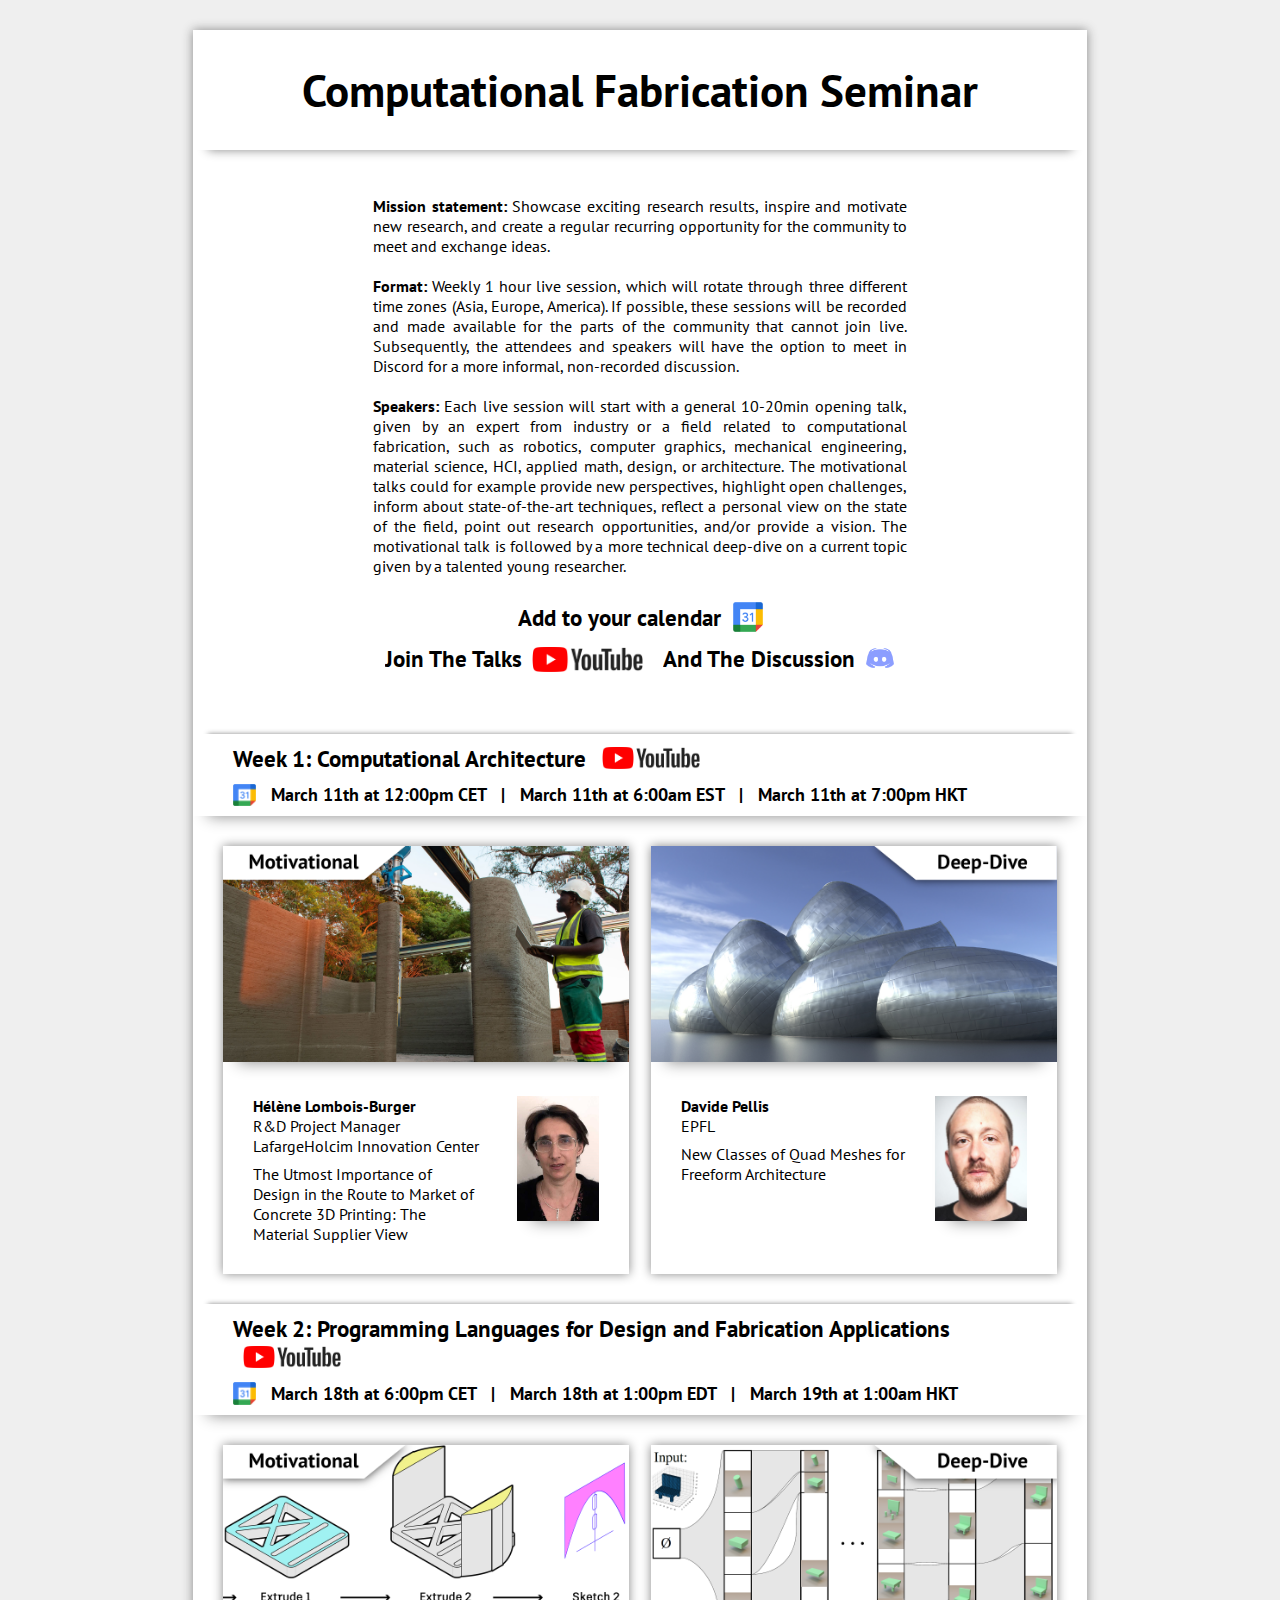
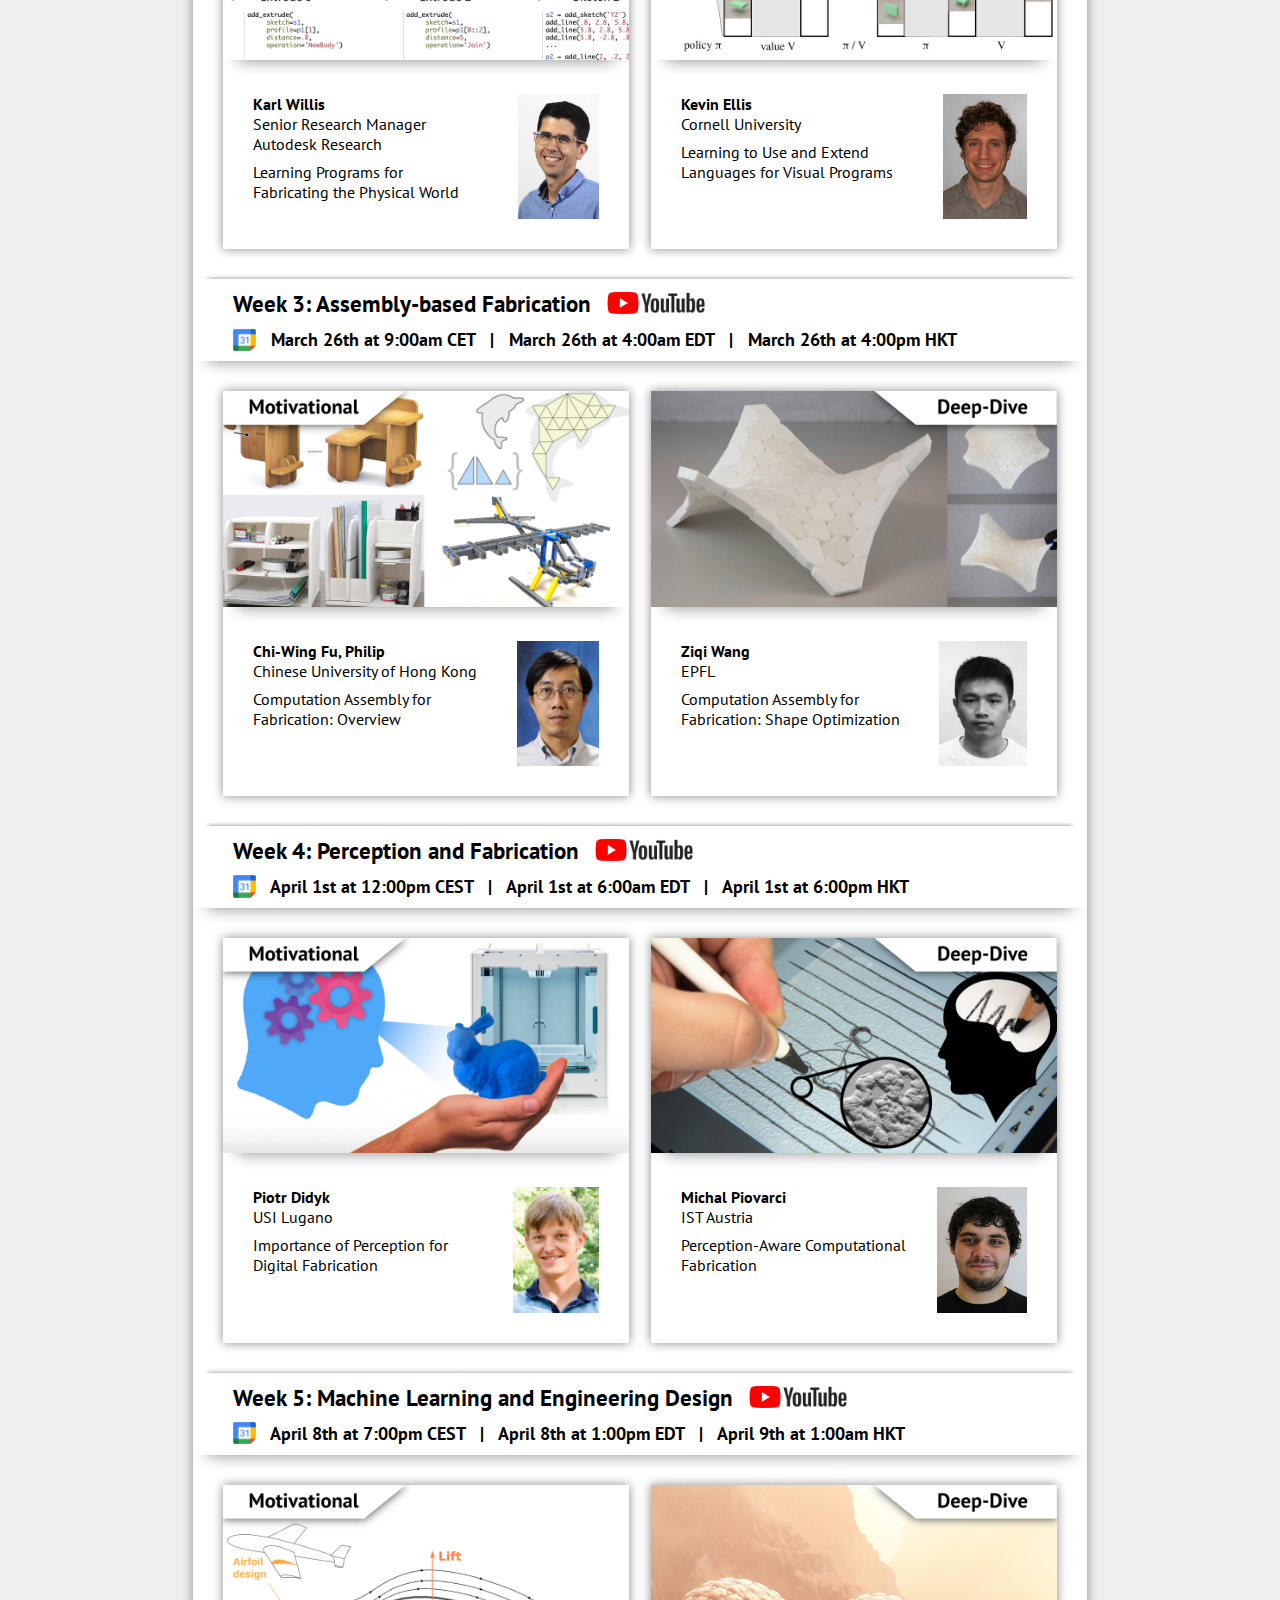
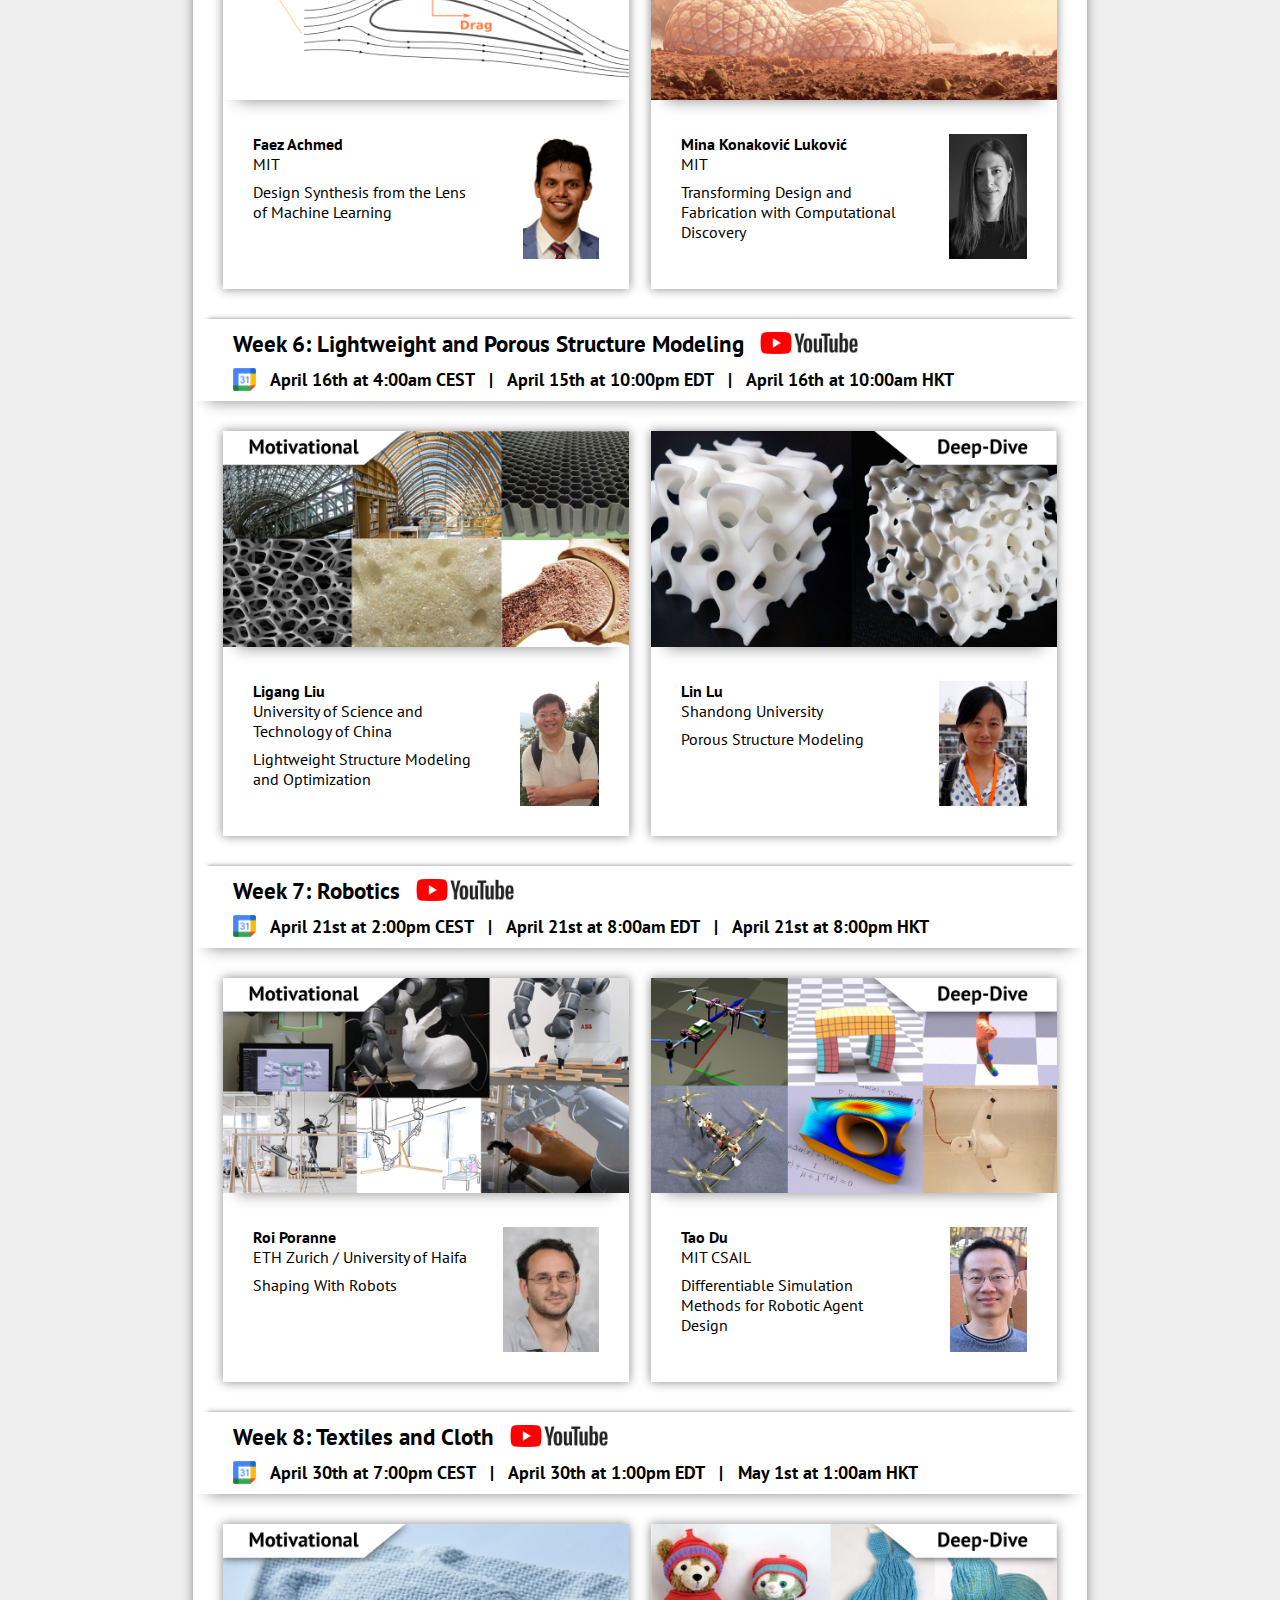
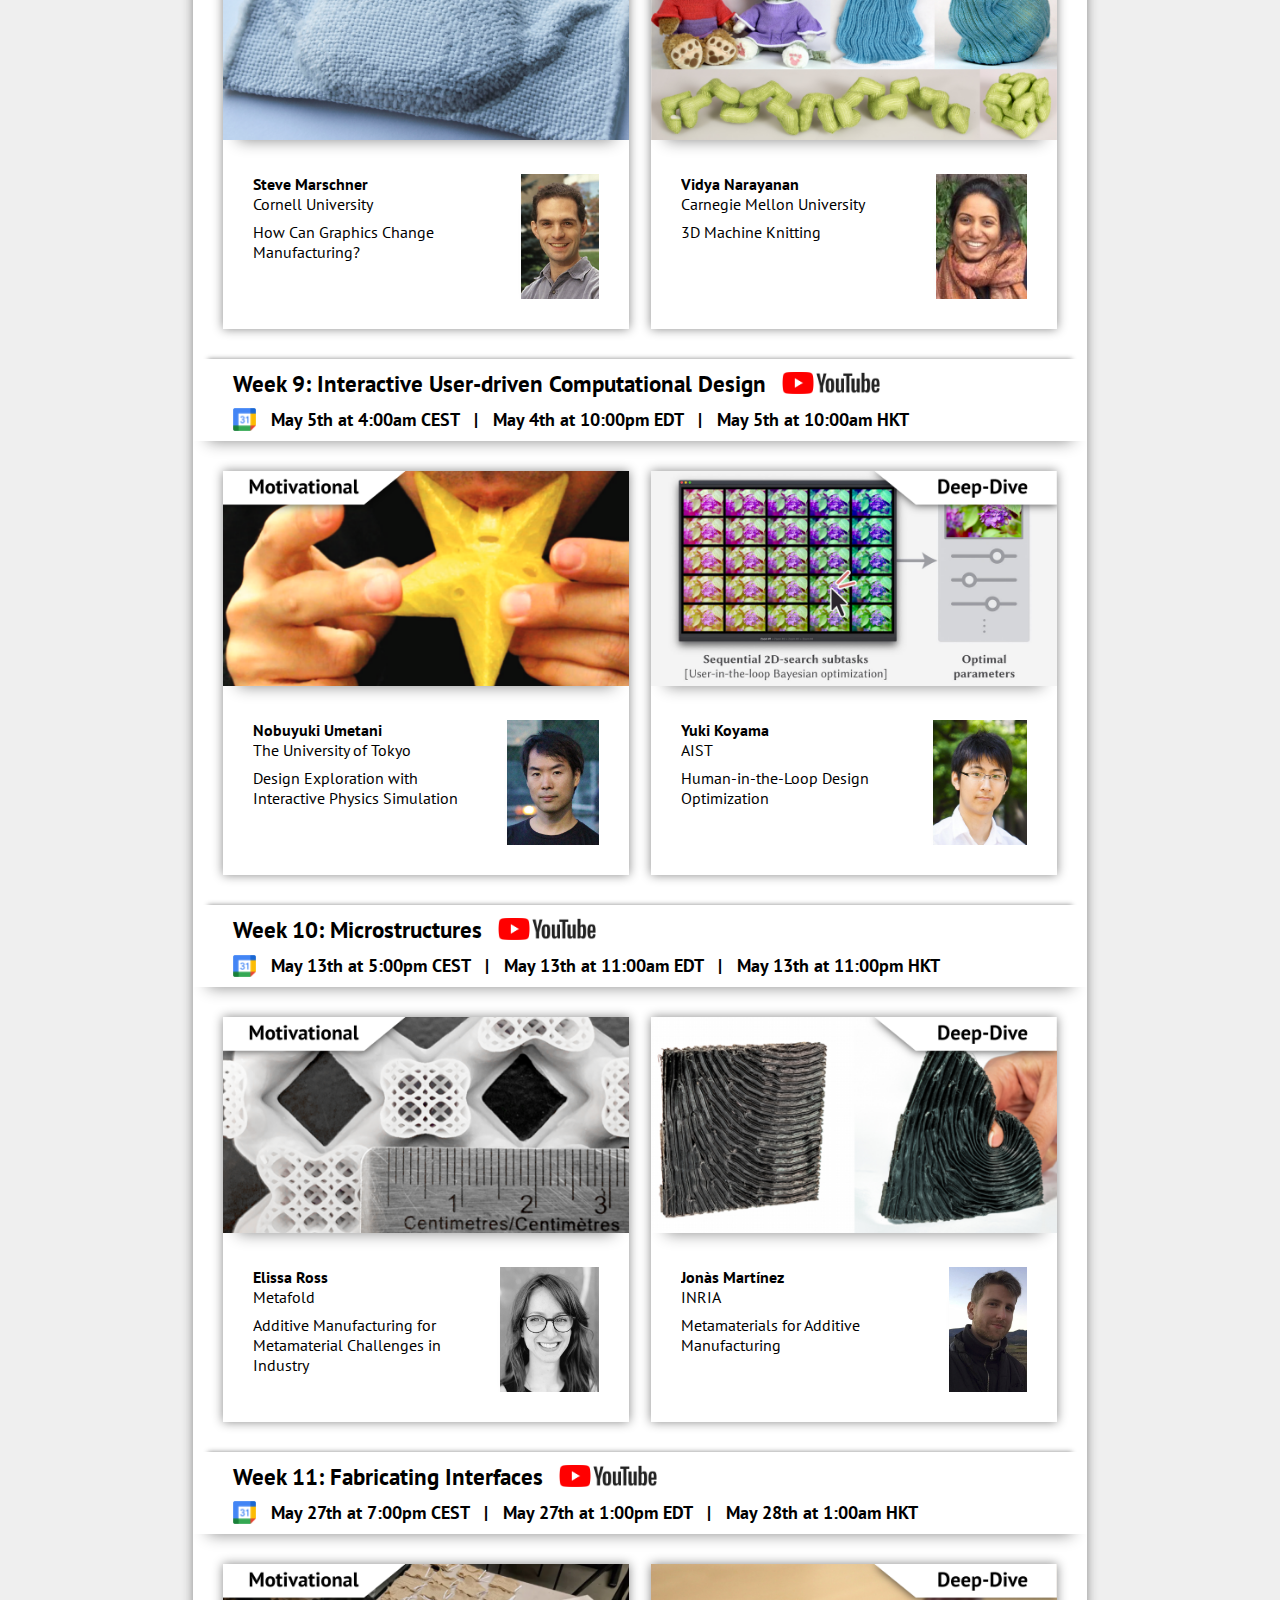
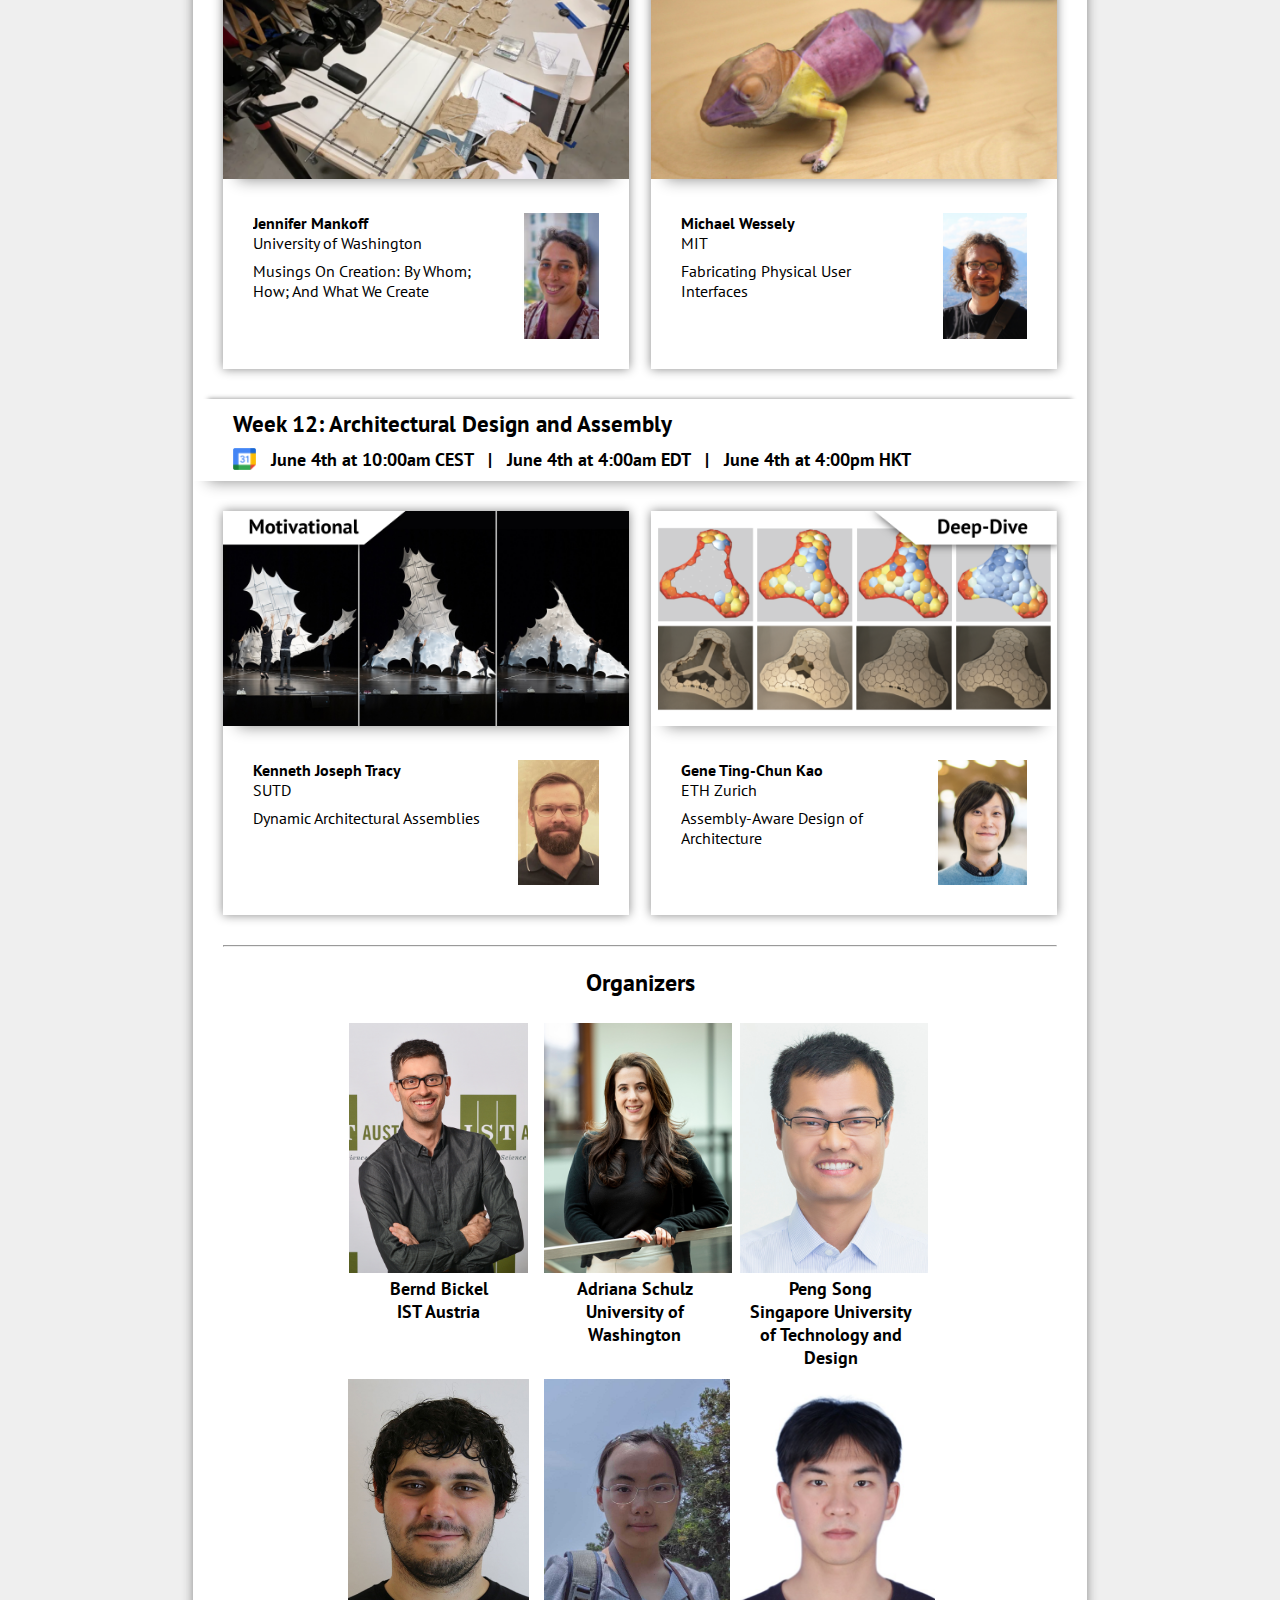
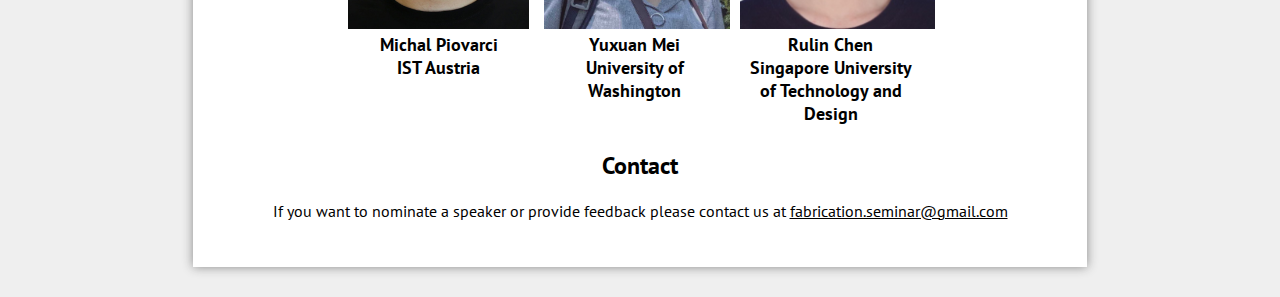
==== 2021/index.html @ daf09953 "CFS2022" ====
<!DOCTYPE html>
<html prefix="og: https://ogp.me/ns#">
<head>
    <link rel="stylesheet" href="style.css">
    <link rel="icon" type="image/png" href="images/favicon.ico">
    <title>CompFabSeminar</title>
    <meta property="og:title" content="Computational Fabrication Seminar" />
    <meta property="og:url" content="https://computational-fabrication.org/" />
    <meta property="og:image" content="https://computational-fabrication.org/images/og_image.PNG" />
</head>
<body>
    <script src="https://ajax.googleapis.com/ajax/libs/jquery/3.5.1/jquery.min.js"></script>
    <script src="scripts.js"></script>
<div class="content">
<div class="header">
  <h1>Computational Fabrication Seminar</h1>
</div>

<div class="about">
    <p>
      <b>Mission statement:</b> Showcase exciting research results, inspire and motivate new research, and create a regular recurring opportunity for the community to meet and exchange ideas.
<br />
<br />
<b>Format:</b> Weekly 1 hour live session, which will rotate through three different time zones (Asia, Europe, America). If possible, these sessions will be recorded and made available for the parts of the community that cannot join live. Subsequently, the attendees and speakers will have the option to meet in Discord for a more informal, non-recorded discussion.
<br />
<br />
<b>Speakers:</b> Each live session will start with a general 10-20min opening talk, given by an expert from industry or a field related to computational fabrication, such as robotics, computer graphics, mechanical engineering, material science, HCI, applied math, design, or architecture. The motivational talks could for example provide new perspectives, highlight open challenges, inform about state-of-the-art techniques, reflect a personal view on the state of the field, point out research opportunities, and/or provide a vision. The motivational talk is followed by a more technical deep-dive on a current topic given by a talented young researcher.
    </p>
    <div class="main_links">
      <div>Add to your calendar&nbsp;&nbsp;<a href="https://calendar.google.com/calendar/u/0/embed?mode=AGENDA&src=fabrication.seminar%40gmail.com"><img src="images/calendar.png" /></a></div>
    </div>
    <div class="main_links">
      <div>Join The Talks <a href="https://www.youtube.com/watch?v=JnDJkOqv0KA"><img class="zoom" style="max-height: 25px;" src="images/youtube.png" /></a></div>
      <div class="shifter">And The Discussion <a href="https://discord.gg/XMrTSvNNTA"><img class="discord" src="images/discord.png" /></a></div>
    </div>
</div>

<div class="row">  


<!--<div class="footer"><h1>Past Talks</h1></div>-->

<div class="small_header">
  <div class="left">
    Week 1: Computational Architecture <a href="https://www.youtube.com/watch?v=yKF4HLBJTP8"><img class="zoom" style="max-height: 22px;margin-bottom: -2px;" src="images/youtube.png" /></a>
  </div>
  <div>
    
  </div>
  <div class="right">
    <a href="https://calendar.google.com/calendar/u/0/embed?mode=AGENDA&src=fabrication.seminar%40gmail.com"><img src="images/calendar.png" /></a>&nbsp;&nbsp;
    March 11th at 12:00pm CET &nbsp;&nbsp;|&nbsp;&nbsp; March 11th at 6:00am EST &nbsp;&nbsp;|&nbsp;&nbsp; March 11th at 7:00pm HKT
  </div>
</div>
<div style="clear: both"></div>

<div class="talks">
  <div class="motivational">
      <a href="https://www.lafargeholcim-foundation.org/experts/helene-lombois-burger"><img src="images/helene_motivational.png" /></a>
      <div class="info">
          <div>
            <a href="https://www.lafargeholcim-foundation.org/experts/helene-lombois-burger"><div class="name">H&#233;l&#232;ne Lombois-Burger</div></a>
            <div class="affiliation">R&D Project Manager<br/>LafargeHolcim Innovation Center</div>
            <div class="title">The Utmost Importance of Design in the Route to Market of Concrete 3D Printing: The Material Supplier View</div>
          </div>
          <a href="https://www.lafargeholcim-foundation.org/experts/helene-lombois-burger"><img src="images/lombois-burgerhelene_2020.PNG" /></a>
      </div>
  </div>
  <div class="deepdive">
    <img src="images/davide_pellis_tile.png" />
    <div class="info">
        <div>
            <div class="name">Davide Pellis</div>
            <div class="affiliation">EPFL</div>
            <div class="title">New Classes of Quad Meshes for Freeform Architecture <br /> <br /> <br /> <br /></div>
            
        </div>
        <img src="images/Davide_Pellis.PNG" />
    </div>
  </div>
</div>
<div style="clear: both"></div>

<div class="small_header">
  <div class="left">
    Week 2: Programming Languages for Design and Fabrication Applications <a href="https://youtu.be/Jwl9gNQWBm4"><img class="zoom" style="max-height: 22px;margin-bottom: -2px;" src="images/youtube.png" /></a>
  </div>
  <div class="right">
    <a href="https://calendar.google.com/calendar/u/0/embed?mode=AGENDA&src=fabrication.seminar%40gmail.com"><img src="images/calendar.png" /></a>&nbsp;&nbsp;
      March 18th at 6:00pm CET &nbsp;&nbsp;|&nbsp;&nbsp; March 18th at 1:00pm EDT &nbsp;&nbsp;|&nbsp;&nbsp; March 19th at 1:00am HKT
  </div>
</div>
<div style="clear: both"></div>

<div class="talks">
  <div class="motivational">
      <a href="https://karlddwillis.com/"><img src="images/karl_willis_motivational.png" /></a>
      <div class="info">
          <div>
            <a href="https://karlddwillis.com/"><div class="name">Karl Willis</div></a>
            <div class="affiliation">Senior Research Manager<br/>Autodesk Research</div>
            <div class="title">Learning Programs for Fabricating the Physical World</div>
          </div>
          <a href="https://karlddwillis.com/"><img src="images/karl_willis.jpg" /></a>
      </div>
  </div>
  <div class="deepdive">
    <a href="https://www.cs.cornell.edu/~ellisk/"><img src="images/kevin_ellis_deepdive.png" /></a>
    <div class="info">
        <div>
            <a href="https://www.cs.cornell.edu/~ellisk/"><div class="name">Kevin Ellis</div></a>
            <div class="affiliation">Cornell University</div>
            <div class="title">Learning to Use and Extend Languages for Visual Programs</div>
        </div>
        <a href="https://www.cs.cornell.edu/~ellisk/"><img src="images/kevin_ellis.jpg" /></a>
    </div>
  </div>
</div>
<div style="clear: both"></div>  

<div class="small_header">
  <div class="left">
    Week 3: Assembly-based Fabrication <a href="https://youtu.be/cbLEFW8-_Vo"><img class="zoom" style="max-height: 22px;margin-bottom: -2px;" src="images/youtube.png" /></a>
  </div>
  <div class="right">
    <a href="https://calendar.google.com/calendar/u/0/embed?mode=AGENDA&src=fabrication.seminar%40gmail.com"><img src="images/calendar.png" /></a>&nbsp;&nbsp;
    March 26th at 9:00am CET &nbsp;&nbsp;|&nbsp;&nbsp; March 26th at 4:00am EDT &nbsp;&nbsp;|&nbsp;&nbsp; March 26th at 4:00pm HKT
  </div>
</div>
<div style="clear: both"></div>

<div class="talks">
  <div class="motivational">
      <a href="http://www.cse.cuhk.edu.hk/~cwfu/papers/selected_TOG.html"><img src="images/chi-wing_motivational.png" /></a>
      <div class="info">
          <div>
            <a href="http://www.cse.cuhk.edu.hk/~cwfu/papers/selected_TOG.html"><div class="name">Chi-Wing Fu, Philip</div></a>
            <div class="affiliation">Chinese University of Hong Kong</div>
            <div class="title">Computation Assembly for Fabrication: Overview</div>
          </div>
          <a href="http://www.cse.cuhk.edu.hk/~cwfu/papers/selected_TOG.html"><img src="images/chi_wing.jpg" /></a>
      </div>
  </div>
  <div class="deepdive">
    <a href="https://kiki007.github.io/"><img src="images/ziqi_deepdive.png" /></a>
    <div class="info">
        <div>
            <a href="https://kiki007.github.io/"><div class="name">Ziqi Wang</div></a>
            <div class="affiliation">EPFL</div>
            <div class="title">Computation Assembly for Fabrication: Shape Optimization</div>
        </div>
        <a href="https://kiki007.github.io/"><img src="images/ziqi_wang.png" /></a>
    </div>
  </div>
</div>
<div style="clear: both"></div>

<div class="small_header">
  <div class="left">
    Week 4: Perception and Fabrication <a href="https://www.youtube.com/watch?v=ijAlr-vzdD4"><img class="zoom" style="max-height: 22px;margin-bottom: -2px;" src="images/youtube.png" /></a>
  </div>
  <div class="right">
    <a href="https://calendar.google.com/calendar/u/0/embed?mode=AGENDA&src=fabrication.seminar%40gmail.com"><img src="images/calendar.png" /></a>&nbsp;&nbsp;
    April 1st at 12:00pm CEST &nbsp;&nbsp;|&nbsp;&nbsp; April 1st at 6:00am EDT &nbsp;&nbsp;|&nbsp;&nbsp; April 1st at 6:00pm HKT
  </div>
</div>
<div style="clear: both"></div>

<div class="talks">
  <div class="motivational">
      <a href="https://www.pdf.inf.usi.ch/people/piotr/"><img src="images/piotr_didyk_motivational.png" /></a>
      <div class="info">
          <div>
            <a href="https://www.pdf.inf.usi.ch/people/piotr/"><div class="name">Piotr Didyk</div></a>
            <div class="affiliation">USI Lugano</div>
            <div class="title">Importance of Perception for Digital Fabrication</div>
          </div>
          <a href="https://www.pdf.inf.usi.ch/people/piotr/"><img src="images/piotr_didyk.jpg" /></a>
      </div>
  </div>
  <div class="deepdive">
    <a href="https://misop.github.io/"><img src="images/michal_piovarci_deepdive.png" /></a>
    <div class="info">
        <div>
            <a href="https://misop.github.io/"><div class="name">Michal Piovarci</div></a>
            <div class="affiliation">IST Austria</div>
            <div class="title">Perception-Aware Computational Fabrication</div>
        </div>
        <a href="https://misop.github.io/"><img src="images/michal.jpg" /></a>
    </div>
  </div>
</div>
<div style="clear: both"></div>  <div class="small_header">
  <div class="left">
    Week 5: Machine Learning and Engineering Design <a href="https://youtu.be/chMPu5trz2c"><img class="zoom" style="max-height: 22px;margin-bottom: -2px;" src="images/youtube.png" /></a>
  </div>
  <div class="right">
    <a href="https://calendar.google.com/calendar/u/0/embed?mode=AGENDA&src=fabrication.seminar%40gmail.com"><img src="images/calendar.png" /></a>&nbsp;&nbsp;
    April 8th at 7:00pm CEST &nbsp;&nbsp;|&nbsp;&nbsp; April 8th at 1:00pm EDT &nbsp;&nbsp;|&nbsp;&nbsp; April 9th at 1:00am HKT
  </div>
</div>
<div style="clear: both"></div>

<div class="talks">
  <div class="motivational">
      <a href="https://decode.mit.edu/"><img src="images/faez_ahmed_motivational.png" /></a>
      <div class="info">
          <div>
            <a href="https://decode.mit.edu/"><div class="name">Faez Achmed</div></a>
            <div class="affiliation">MIT</div>
            <div class="title">Design Synthesis from the Lens of Machine Learning</div>
          </div>
          <a href="https://decode.mit.edu/"><img src="images/faez_ahmed.png" /></a>
      </div>
  </div>
  <div class="deepdive">
    <a href="http://people.csail.mit.edu/mina/"><img src="images/mina_konakovic_deepdive.png" /></a>
    <div class="info">
        <div>
            <a href="http://people.csail.mit.edu/mina/"><div class="name">Mina Konakovi&#263; Lukovi&#263;</div></a>
            <div class="affiliation">MIT</div>
            <div class="title">Transforming Design and Fabrication with Computational Discovery</div>
        </div>
        <a href="http://people.csail.mit.edu/mina/"><img src="images/mina_konakovic.png" /></a>
    </div>
  </div>
</div>
<div style="clear: both"></div> 

<div class="small_header">
  <div class="left">
    Week 6: Lightweight and Porous Structure Modeling <a href="https://www.youtube.com/watch?v=mqVqkje14xc"><img class="zoom" style="max-height: 22px;margin-bottom: -2px;" src="images/youtube.png" /></a>
  </div>
  <div class="right">
    <a href="https://calendar.google.com/calendar/u/0/embed?mode=AGENDA&src=fabrication.seminar%40gmail.com"><img src="images/calendar.png" /></a>&nbsp;&nbsp;
    April 16th at 4:00am CEST &nbsp;&nbsp;|&nbsp;&nbsp; April 15th at 10:00pm EDT &nbsp;&nbsp;|&nbsp;&nbsp; April 16th at 10:00am HKT
  </div>
</div>
<div style="clear: both"></div>

<div class="talks">
  <div class="motivational">
      <a href="http://staff.ustc.edu.cn/~lgliu"><img src="images/ligang_motivational.png" /></a>
      <div class="info">
          <div>
            <a href="http://staff.ustc.edu.cn/~lgliu"><div class="name">Ligang Liu</div></a>
            <div class="affiliation">University of Science and Technology of China</div>
            <div class="title">Lightweight Structure Modeling and Optimization</div>
          </div>
          <a href="http://staff.ustc.edu.cn/~lgliu"><img src="images/ligang_liu.JPG" /></a>
      </div>
  </div>
  <div class="deepdive">
    <a href="http://irc.cs.sdu.edu.cn/~lulin"><img src="images/lu_lin_deepdive.png" /></a>
    <div class="info">
        <div>
          <a href="http://irc.cs.sdu.edu.cn/~lulin"><div class="name">Lin Lu</div></a>
            <div class="affiliation">Shandong University</div>
            <div class="title">Porous Structure Modeling</div>
        </div>
        <a href="http://irc.cs.sdu.edu.cn/~lulin"><img src="images/lu_lin.jpg" /></a>
    </div>
  </div>
</div>
<div style="clear: both"></div> 

<div class="small_header">
  <div class="left">
    Week 7: Robotics <a href="https://www.youtube.com/watch?v=bk9UFcHuIf0"><img class="zoom" style="max-height: 22px;margin-bottom: -2px;" src="images/youtube.png" /></a>
  </div>
  <div class="right">
    <a href="https://calendar.google.com/calendar/u/0/embed?mode=AGENDA&src=fabrication.seminar%40gmail.com"><img src="images/calendar.png" /></a>&nbsp;&nbsp;
    April 21st at 2:00pm CEST &nbsp;&nbsp;|&nbsp;&nbsp; April 21st at 8:00am EDT &nbsp;&nbsp;|&nbsp;&nbsp; April 21st at 8:00pm HKT
  </div>
</div>
<div style="clear: both"></div>

<div class="talks">
  <div class="motivational">
      <a href="https://people.inf.ethz.ch/poranner/"><img src="images/roi_motivational.png" /></a>
      <div class="info">
          <div>
            <a href="https://people.inf.ethz.ch/poranner/"><div class="name">Roi Poranne</div></a>
            <div class="affiliation">ETH Zurich / University of Haifa</div>
            <div class="title">Shaping With Robots</div>
          </div>
          <a href="https://people.inf.ethz.ch/poranner/"><img src="images/roi_poranne.jpg" /></a>
      </div>
  </div>
  <div class="deepdive">
    <a href="https://people.csail.mit.edu/taodu/"><img src="images/tao_deepdive.png" /></a>
    <div class="info">
        <div>
            <a href="https://people.csail.mit.edu/taodu/"><div class="name">Tao Du</div></a>
            <div class="affiliation">MIT CSAIL</div>
            <div class="title">Differentiable Simulation Methods for Robotic Agent Design</div>
        </div>
        <a href="https://people.csail.mit.edu/taodu/"><img src="images/tao_du.jpg" /></a>
    </div>
  </div>
</div>
<div style="clear: both"></div> 

<div class="small_header">
  <div class="left">
    Week 8: Textiles and Cloth <a href="https://www.youtube.com/watch?v=f2aOCQMlOpM"><img class="zoom" style="max-height: 22px;margin-bottom: -2px;" src="images/youtube.png" /></a>
  </div>
  <div class="right">
    <a href="https://calendar.google.com/calendar/u/0/embed?mode=AGENDA&src=fabrication.seminar%40gmail.com"><img src="images/calendar.png" /></a>&nbsp;&nbsp;
    April 30th at 7:00pm CEST &nbsp;&nbsp;|&nbsp;&nbsp; April 30th at 1:00pm EDT &nbsp;&nbsp;|&nbsp;&nbsp; May 1st at 1:00am HKT
  </div>
</div>
<div style="clear: both"></div>

<div class="talks">
  <div class="motivational">
      <a href="https://www.cs.cornell.edu/~srm/"><img src="images/steve_marschner_motivational.png" /></a>
      <div class="info">
          <div>
            <a href="https://www.cs.cornell.edu/~srm/"><div class="name">Steve Marschner</div></a>
            <div class="affiliation">Cornell University</div>
            <div class="title">How Can Graphics Change Manufacturing?</div>
          </div>
          <a href="https://www.cs.cornell.edu/~srm/"><img src="images/steve_marschner.jpg" /></a>
      </div>
  </div>
  <div class="deepdive">
    <a href="https://www.cs.cmu.edu/~nvidya/"><img src="images/vidya_narayanan_deepdive.png" /></a>
    <div class="info">
        <div>
            <a href="https://www.cs.cmu.edu/~nvidya/"><div class="name">Vidya Narayanan</div></a>
            <div class="affiliation">Carnegie Mellon University</div>
            <div class="title">3D Machine Knitting</div>
        </div>
        <a href="https://www.cs.cmu.edu/~nvidya/"><img src="images/vidya_narayanan.jpg" /></a>
    </div>
  </div>
</div>
<div style="clear: both"></div>   

<div class="small_header">
  <div class="left">
    Week 9: Interactive User-driven Computational Design <a href="https://www.youtube.com/watch?v=gCAjfITEcRs"><img class="zoom" style="max-height: 22px;margin-bottom: -2px;" src="images/youtube.png" /></a>
  </div>
  <div class="right">
    <a href="https://calendar.google.com/calendar/u/0/embed?mode=AGENDA&src=fabrication.seminar%40gmail.com"><img src="images/calendar.png" /></a>&nbsp;&nbsp;
    May 5th at 4:00am CEST &nbsp;&nbsp;|&nbsp;&nbsp; May 4th at 10:00pm EDT &nbsp;&nbsp;|&nbsp;&nbsp; May 5th at 10:00am HKT
  </div>
</div>
<div style="clear: both"></div>

<div class="talks">
  <div class="motivational">
      <a href="http://www.nobuyuki-umetani.com/"><img src="images/noboyuki_umetani_motivational.png" /></a>
      <div class="info">
          <div>
            <a href="http://www.nobuyuki-umetani.com/"><div class="name">Nobuyuki Umetani</div></a>
            <div class="affiliation">The University of Tokyo</div>
            <div class="title">Design Exploration with Interactive Physics Simulation</div>
          </div>
          <a href="http://www.nobuyuki-umetani.com/"><img src="images/noboyuki.jpg" /></a>
      </div>
  </div>
  <div class="deepdive">
    <a href="https://koyama.xyz/"><img src="images/yuki_koyama_deepdive.png" /></a>
    <div class="info">
        <div>
            <a href="https://koyama.xyz/"><div class="name">Yuki Koyama</div></a>
            <div class="affiliation">AIST</div>
            <div class="title">Human-in-the-Loop Design Optimization</div>
        </div>
        <a href="https://koyama.xyz/"><img src="images/yuki_koyama.png" /></a>
    </div>
  </div>
</div>
<div style="clear: both"></div> 

<div class="small_header">
  <div class="left">
    Week 10: Microstructures <a href="https://www.youtube.com/watch?v=IEDQOJOii2I"><img class="zoom" style="max-height: 22px;margin-bottom: -2px;" src="images/youtube.png" /></a>
  </div>
  <div class="right">
    <a href="https://calendar.google.com/calendar/u/0/embed?mode=AGENDA&src=fabrication.seminar%40gmail.com"><img src="images/calendar.png" /></a>&nbsp;&nbsp;
    May 13th at 5:00pm CEST &nbsp;&nbsp;|&nbsp;&nbsp; May 13th at 11:00am EDT &nbsp;&nbsp;|&nbsp;&nbsp; May 13th at 11:00pm HKT
  </div>
</div>
<div style="clear: both"></div>

<div class="talks">
  <div class="motivational">
      <a href="https://elissaross.ca/"><img src="images/elissa_ross_motivational.png" /></a>
      <div class="info">
          <div>
            <a href="https://elissaross.ca/"><div class="name">Elissa Ross</div></a>
            <div class="affiliation">Metafold</div>
            <div class="title">Additive Manufacturing for Metamaterial Challenges in Industry</div>
          </div>
          <a href="https://elissaross.ca/"><img src="images/elissa_ross.png" /></a>
      </div>
  </div>
  <div class="deepdive">
    <a href="https://sites.google.com/site/jonasmartinezbayona/"><img src="images/jonas_martinez_deepdive.png" /></a>
    <div class="info">
        <div>
            <a href="https://sites.google.com/site/jonasmartinezbayona/"><div class="name">Jon&#224;s Mart&#237;nez</div></a>
            <div class="affiliation">INRIA</div>
            <div class="title">Metamaterials for Additive Manufacturing</div>
        </div>
        <a href="https://sites.google.com/site/jonasmartinezbayona/"><img src="images/jonas_martinez.png" /></a>
    </div>
  </div>
</div>
<div style="clear: both"></div> 




<div class="small_header">
  <div class="left">
    Week 11: Fabricating Interfaces <a href="https://www.youtube.com/watch?v=hFAGA6CsP-M"><img class="zoom" style="max-height: 22px;margin-bottom: -2px;" src="images/youtube.png" /></a>
  </div>
  <div class="right">
    <a href="https://calendar.google.com/calendar/u/0/embed?mode=AGENDA&src=fabrication.seminar%40gmail.com"><img src="images/calendar.png" /></a>&nbsp;&nbsp;
    May 27th at 7:00pm CEST &nbsp;&nbsp;|&nbsp;&nbsp; May 27th at 1:00pm EDT &nbsp;&nbsp;|&nbsp;&nbsp; May 28th at 1:00am HKT
  </div>
</div>
<div style="clear: both"></div>

<div class="talks">
  <div class="motivational">
      <a href="https://www.cs.washington.edu/people/faculty/jmankoff"><img src="images/jennifer_mankoff_motivational.png" /></a>
      <div class="info">
          <div>
            <a href="https://www.cs.washington.edu/people/faculty/jmankoff"><div class="name">Jennifer Mankoff</div></a>
            <div class="affiliation">University of Washington</div>
            <div class="title">Musings On Creation: By Whom; How; And What We Create</div>
          </div>
          <a href="https://www.cs.washington.edu/people/faculty/jmankoff"><img src="images/jennifer_mankoff.png" /></a>
      </div>
  </div>
  <div class="deepdive">
    <a href="http://michaelwessely.com/"><img src="images/michael_wessely_deepdive.png" /></a>
    <div class="info">
        <div>
            <a href="http://michaelwessely.com/"><div class="name">Michael Wessely</div></a>
            <div class="affiliation">MIT</div>
            <div class="title">Fabricating Physical User Interfaces</div>
        </div>
        <a href="http://michaelwessely.com/"><img src="images/michael_wessely.png" /></a>
    </div>
  </div>
</div>
<div style="clear: both"></div> 


<div class="small_header">
  <div class="left">
    Week 12: Architectural Design and Assembly
  </div>
  <div class="right">
    <a href="https://calendar.google.com/calendar/u/0/embed?mode=AGENDA&src=fabrication.seminar%40gmail.com"><img src="images/calendar.png" /></a>&nbsp;&nbsp;
    June 4th at 10:00am CEST &nbsp;&nbsp;|&nbsp;&nbsp; June 4th at 4:00am EDT &nbsp;&nbsp;|&nbsp;&nbsp; June 4th at 4:00pm HKT
  </div>
</div>
<div style="clear: both"></div>

<div class="talks">
  <div class="motivational">
      <a href="https://capstone.sutd.edu.sg/staff/kenneth-joseph-tracy"><img src="images/kenneth_tracy_motivational.png" /></a>
      <div class="info">
          <div>
            <a href="https://capstone.sutd.edu.sg/staff/kenneth-joseph-tracy"><div class="name">Kenneth Joseph Tracy</div></a>
            <div class="affiliation">SUTD</div>
            <div class="title">Dynamic Architectural Assemblies</div>
          </div>
          <a href="https://capstone.sutd.edu.sg/staff/kenneth-joseph-tracy"><img src="images/kenneth_tracy.png" /></a>
      </div>
  </div>
  <div class="deepdive">
    <a href="https://block.arch.ethz.ch/brg/people/gene-ting-chun-kao"><img src="images/gene_kao_deepdive.png" /></a>
    <div class="info">
        <div>
            <a href="https://block.arch.ethz.ch/brg/people/gene-ting-chun-kao"><div class="name">Gene Ting-Chun Kao</div></a>
            <div class="affiliation">ETH Zurich</div>
            <div class="title">Assembly-Aware Design of Architecture</div>
        </div>
        <a href="https://block.arch.ethz.ch/brg/people/gene-ting-chun-kao"><img src="images/gene_kao.png" /></a>
    </div>
  </div>
</div>
<div style="clear: both"></div> 


<div class="footer">
  <hr />
  <h2>Organizers</h2>
  <div class="aligner">
    <div class="organizer">
      <a href="http://berndbickel.com/about-me"><img src="images/bernd.png" /></a>
      <div>Bernd Bickel</a></div>
      <div>IST Austria</div>
    </div>
    <div class="organizer">
      <a href="https://homes.cs.washington.edu/~adriana/"><img src="images/adriana.jpg" /></a>
      <div>Adriana Schulz</div>
      <div>University of Washington</div>
    </div>
    <div class="organizer">
      <a href="https://songpenghit.github.io/"><img src="images/peng.jpg" /></a>
      <div>Peng Song</div>
      <div>Singapore University of Technology and Design</div>
    </div>
    <div class="organizer">
      <a href="https://misop.github.io/"><img src="images/michal.jpg" /></a>
      <div>Michal Piovarci</div>
      <div>IST Austria</div>
    </div>
    <div class="organizer">
      <img src="images/yuxuan.jpg" />
      <div>Yuxuan Mei</div>
      <div>University of Washington</div>
    </div>
    <div class="organizer">
      <img src="images/rulin.jpg" />
      <div>Rulin Chen</div>
      <div>Singapore University of Technology and Design</div>
    </div>
  </div>
  <div style="clear: both"></div>
  <h2>Contact</h2>
  <p>If you want to nominate a speaker or provide feedback please contact us at <a href="mailto:fabrication.seminar@gmail.com">fabrication.seminar@gmail.com</a>  </p>
</div>

<div style="clear: both"></div> 

</div>
</body>
</html>
---- 2021/style.css ----
@import url('https://fonts.googleapis.com/css2?family=PT+Sans:ital,wght@0,400;0,700;1,400;1,700&display=swap');

  body {
    /* background-image: url("images/ist.jpg"); */
    background-color: #efefef;
    background-repeat: no-repeat;
    background-attachment: fixed;
    background-position: top;
  }

  a {
    color:black;
  }
  
  a:visited {
    color:black;
  }

  a:hover {
    color:black;
    text-decoration: underline;
  }

  .content {
    font-family: 'PT Sans', sans-serif;
    background: white;
    max-width: 894px;
    min-width: 467px;
    margin: 30px auto;
    padding-bottom: 30px;
    box-shadow: 0px 0px 10px #888;
    overflow: auto;
  }
  
  /* Header/Blog Title */
  .header {
    margin-top: 0px;
    padding: 1px;
    text-align: center;
    background: white;
    box-shadow: 0px 15px 10px -15px #888;
  }
  
  .header h1 {
    font-size: 45px;
  }
  
  .about {
      font-weight: normal;
      text-align: justify;
      padding: 30px;
      margin: 0px auto;
      max-width: 534px;
  }

  .about div {
    font-weight: bold;
    text-align: center;
    display: flex;
    justify-content: center;
    align-items: center;
    font-size: 22.5px;
    padding-top: 5px;
    overflow: auto;
  }

  .about div div {
      font-weight: bold;
      text-align: center;
      display: flex;
      justify-content: center;
      align-items: center;
      font-size: 22.5px;
      padding-top: 5px;
      overflow: auto;
  }

  .main_links {
    margin: 0 auto;
  }

  .about div a img {
    max-height: 30px;
    margin-bottom: -5px;
  }

  .zoom {
    padding: 0 20px 0px 10px;
  }

  .discord {
    padding: 0 0px 0px 10px;
  }

  .darrow {
    font-weight: bold;
    font-size: 12px;
    color: black;
  }

  .small_header {
    padding: 10px 40px 10px 40px;
    font-weight: bold;
    overflow: auto;
    box-shadow: 0px 15px 15px -15px #888, 0px -15px 5px -15px #888;
    margin-top: 30px;
    clear: both;
  }

  .left {
      /* width: 60%; */
      /* float: left; */
      font-size: 22.5px;
  }

  .right {
    font-size: 18px;
    margin-top: 10px;
    font-weight: bold;
    /* text-align: right; */
    display: flex;
    /* justify-content: right; */
    /* justify-content: center; */
    align-items: center;
    /* width: 40%; */
    /* float: right; */
  }

  .t_US {
    display: none;
  }

  .t_A {
    display: none;
  }

  .selector {
    margin: 0 1ex 0 1ex;
  }

  .right a {
    margin-bottom: -5px;
  }

  .right a img {
      max-height: 22.5px;
      /* padding-left: 10px; */
  }
  
  /* Create two unequal columns that floats next to each other */
  /* Left column */
  .leftcolumn {   
    float: left;
    width: 406px;
  }
  
  /* Right column */
  .rightcolumn {
    float: left;
    width: 406px;
    background-color: #f1f1f1;
    padding-left: 20px;
  }
  
  /* Fake image */
  .fakeimg {
    background-color: #aaa;
    width: 100%;
    padding: 20px;
  }
  
  /* Add a card effect for articles */
  .card {
    background-color: white;
    padding: 20px;
    margin-top: 20px;
  }
  
  /* Clear floats after the columns */
  .row:after {
    content: "";
    display: table;
    clear: both;
  }

  .talks {
      padding: 30px 30px 0px 30px;
  }

  .motivational {
      width: 406px;
      float: left;
      box-shadow: 0px 0px 10px #888;
  }

  .motivational img {
    max-width: 406px;
    box-shadow: 0px 15px 15px -15px #888;
  }

  .deepdive {
    width: 406px;
    float: right;
    box-shadow: 0px 0px 10px #888;
  }

  .deepdive img {
    max-width: 406px;
    box-shadow: 0px 15px 15px -15px #888;
  }

  .info {
      margin: 30px;
      overflow: auto;
  }

  .info div {
      float: left;
      width: 227.7px;
  }

  .info img {
      max-height: 125.1px;
      float:right;
  }

  .name {
      font-weight: bold;
      font-size: 16px;
  }

  .affiliation {
    font-size: 16px;
    margin-bottom: 1ex;
  }

  .title {
      font-size: 16px;
  }

  .abstract {
    font-size: 18px;
    color: #0a66be;
  }

  .abstract:hover {
    text-decoration: underline;
    cursor: pointer;
  }

  .hidden {
      display: none;
      text-align: justify;
      margin-top: 10px;
  }

  /* Footer */
  .footer {
    margin: 30px 30px 0 30px;
    text-align: center;
  }

  .aligner {
    margin-left: 110px;
  }

  .organizer {
    width: 25%;
    /*max-width: 200px;*/
    float: left;
    margin-left: 15px;
    margin-top: 5px;
    margin-bottom: 5px;
  }

  .organizer img {
    max-height: 250px;
  }

  .organizer div {
    font-size: 18px;
    font-weight: bold;
  }
  
  /* Responsive layout - when the screen is less than 800px wide, make the two columns stack on top of each other instead of next to each other */
  @media screen and (max-width: 910px) {
    .motivational {
      margin: 0 auto;
      padding-bottom: 1px;
      float: none;
    }
    .deepdive {
      margin: 0 auto;
      margin-top: 30px;
      padding-bottom: 1px;
      float: none;
    }
  }
  
  @media screen and (max-width: 600px) {
    .left {
      width: 100%;
      float: none;
      display: block;
      text-align: left;
      justify-content: left;
      margin-top: 5px;
    }
    .right {
      width: 100%;
      float: none;
      display: block;
      text-align: left;
      margin-top: 10px;
    }
    .right img {
      margin-bottom: -5px;
    }
  }

  @media screen and (max-width: 570px) {
    .about div {
      font-weight: bold;
      text-align: center;
      display: block;
      justify-content: center;
      align-items: center;
      font-size: 22.5px;
      padding-top: 5px;
      overflow: auto;
    }

    .shifter {
      margin-top: 10px;
    }
  }
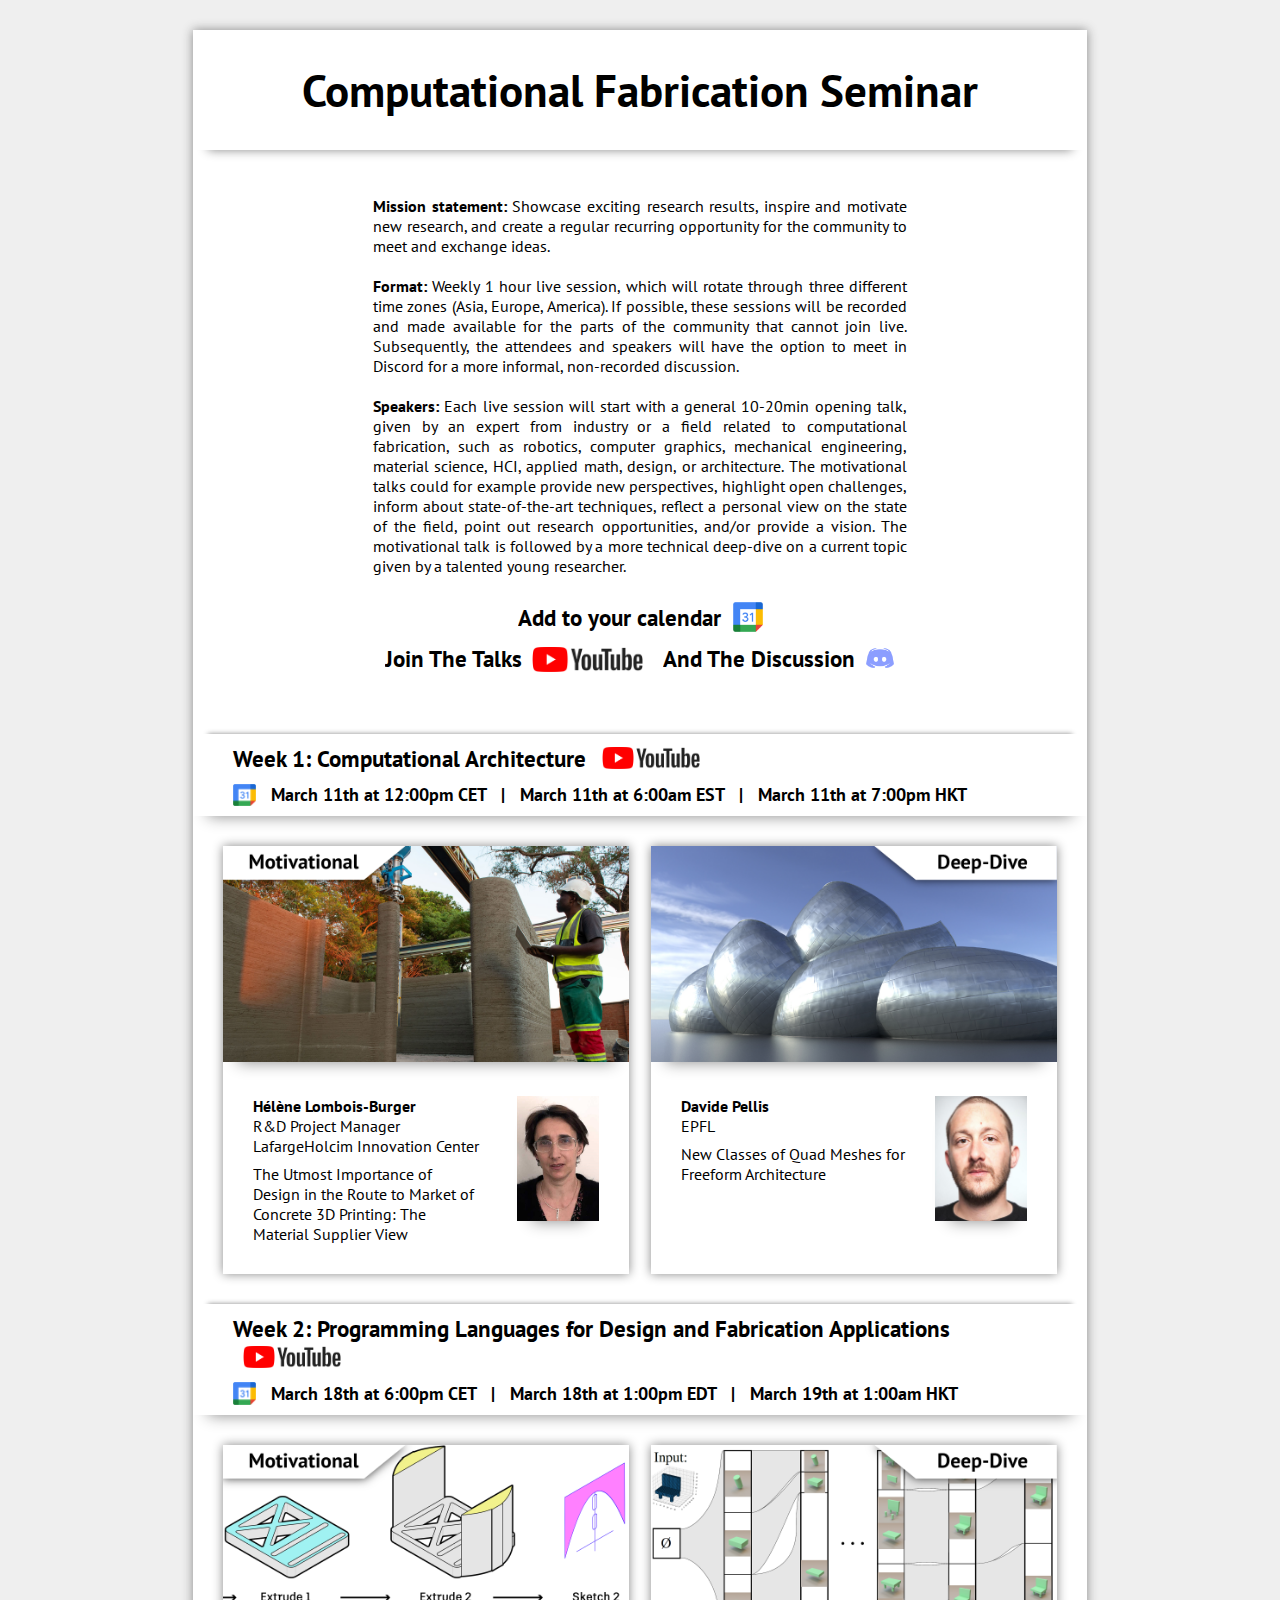
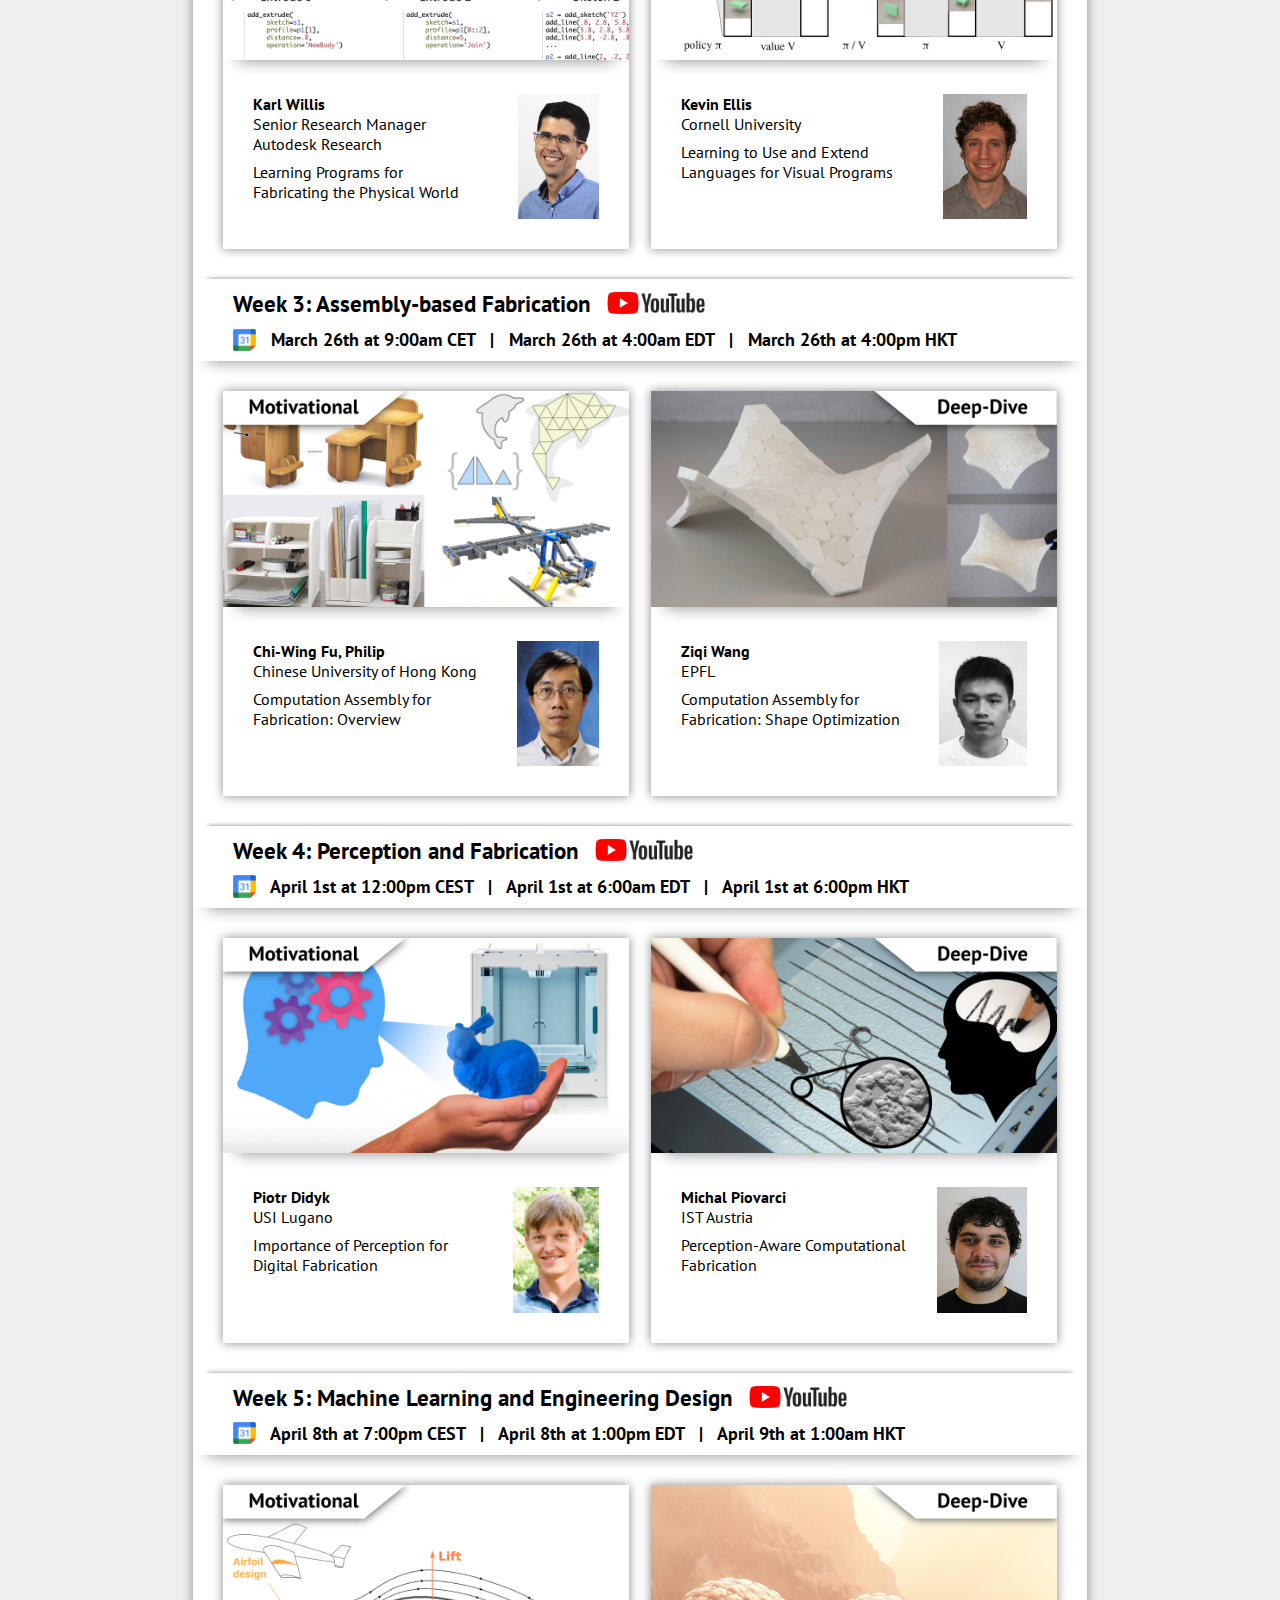
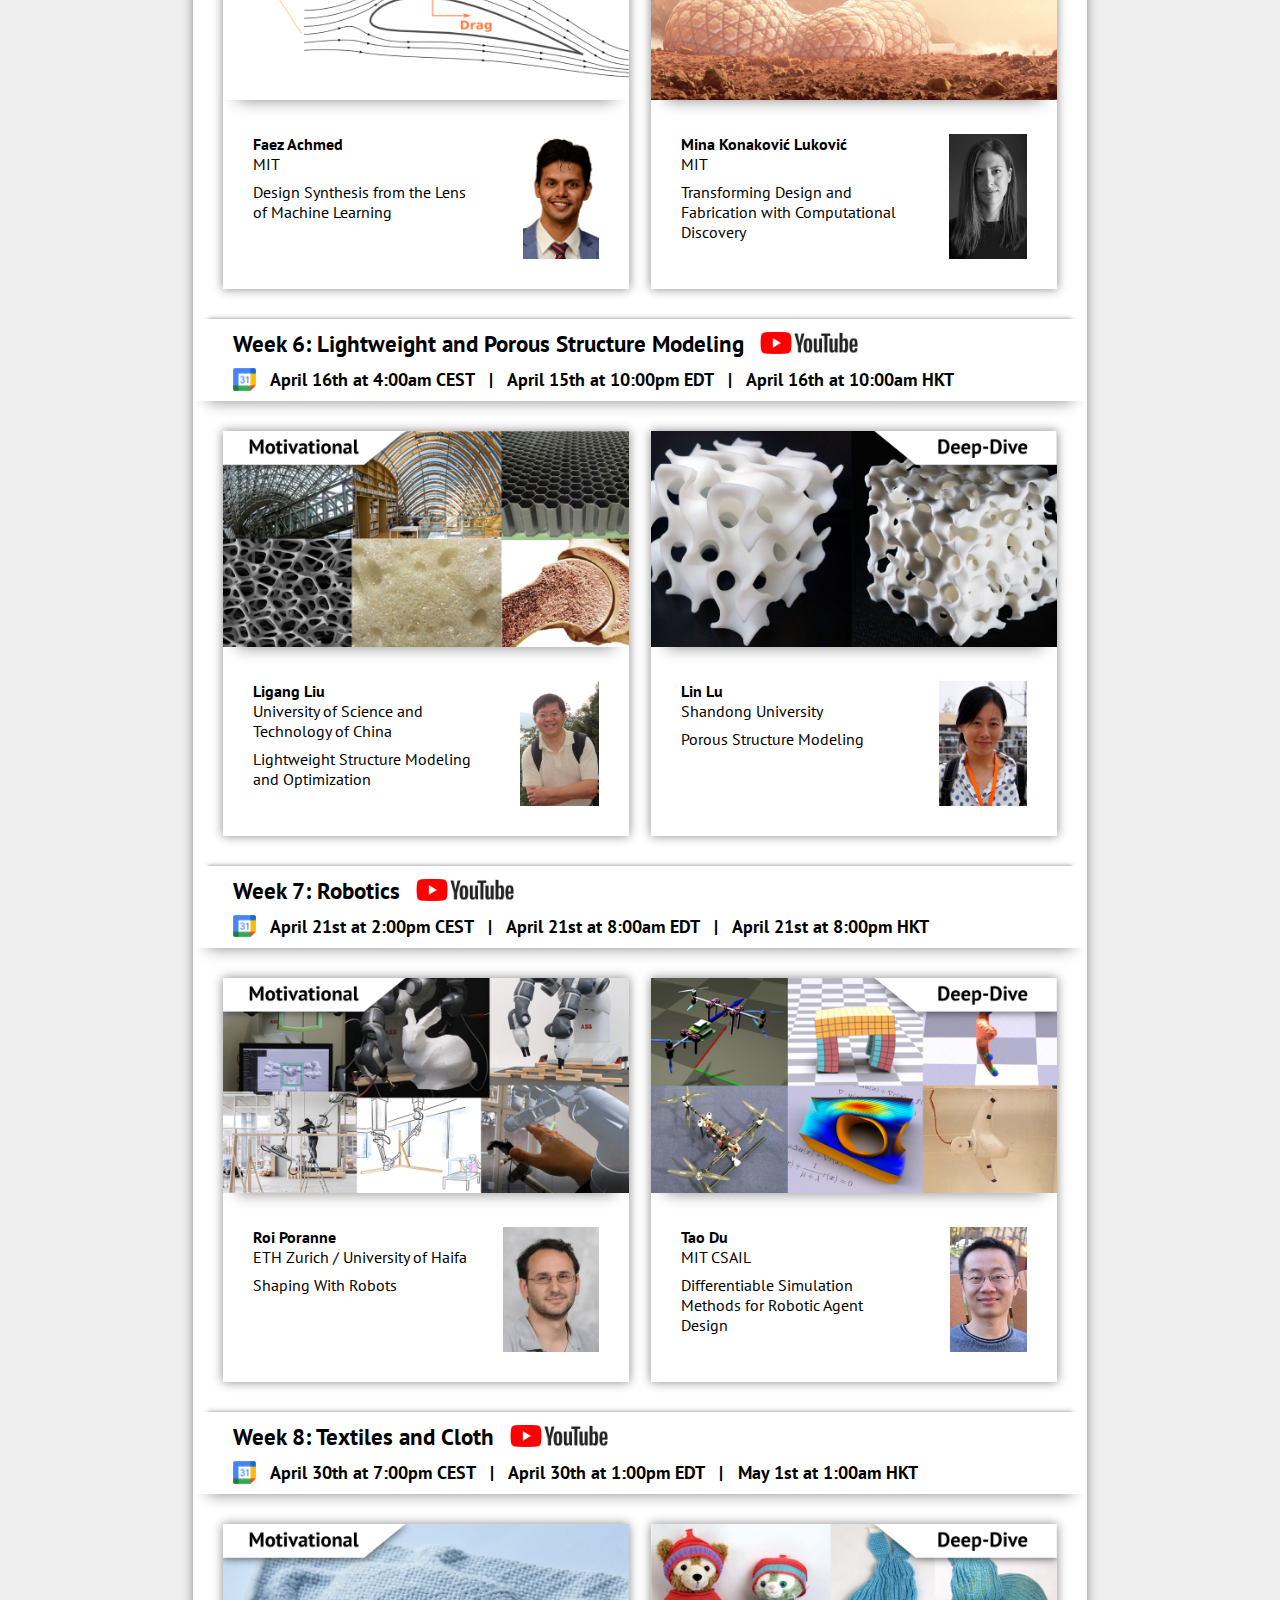
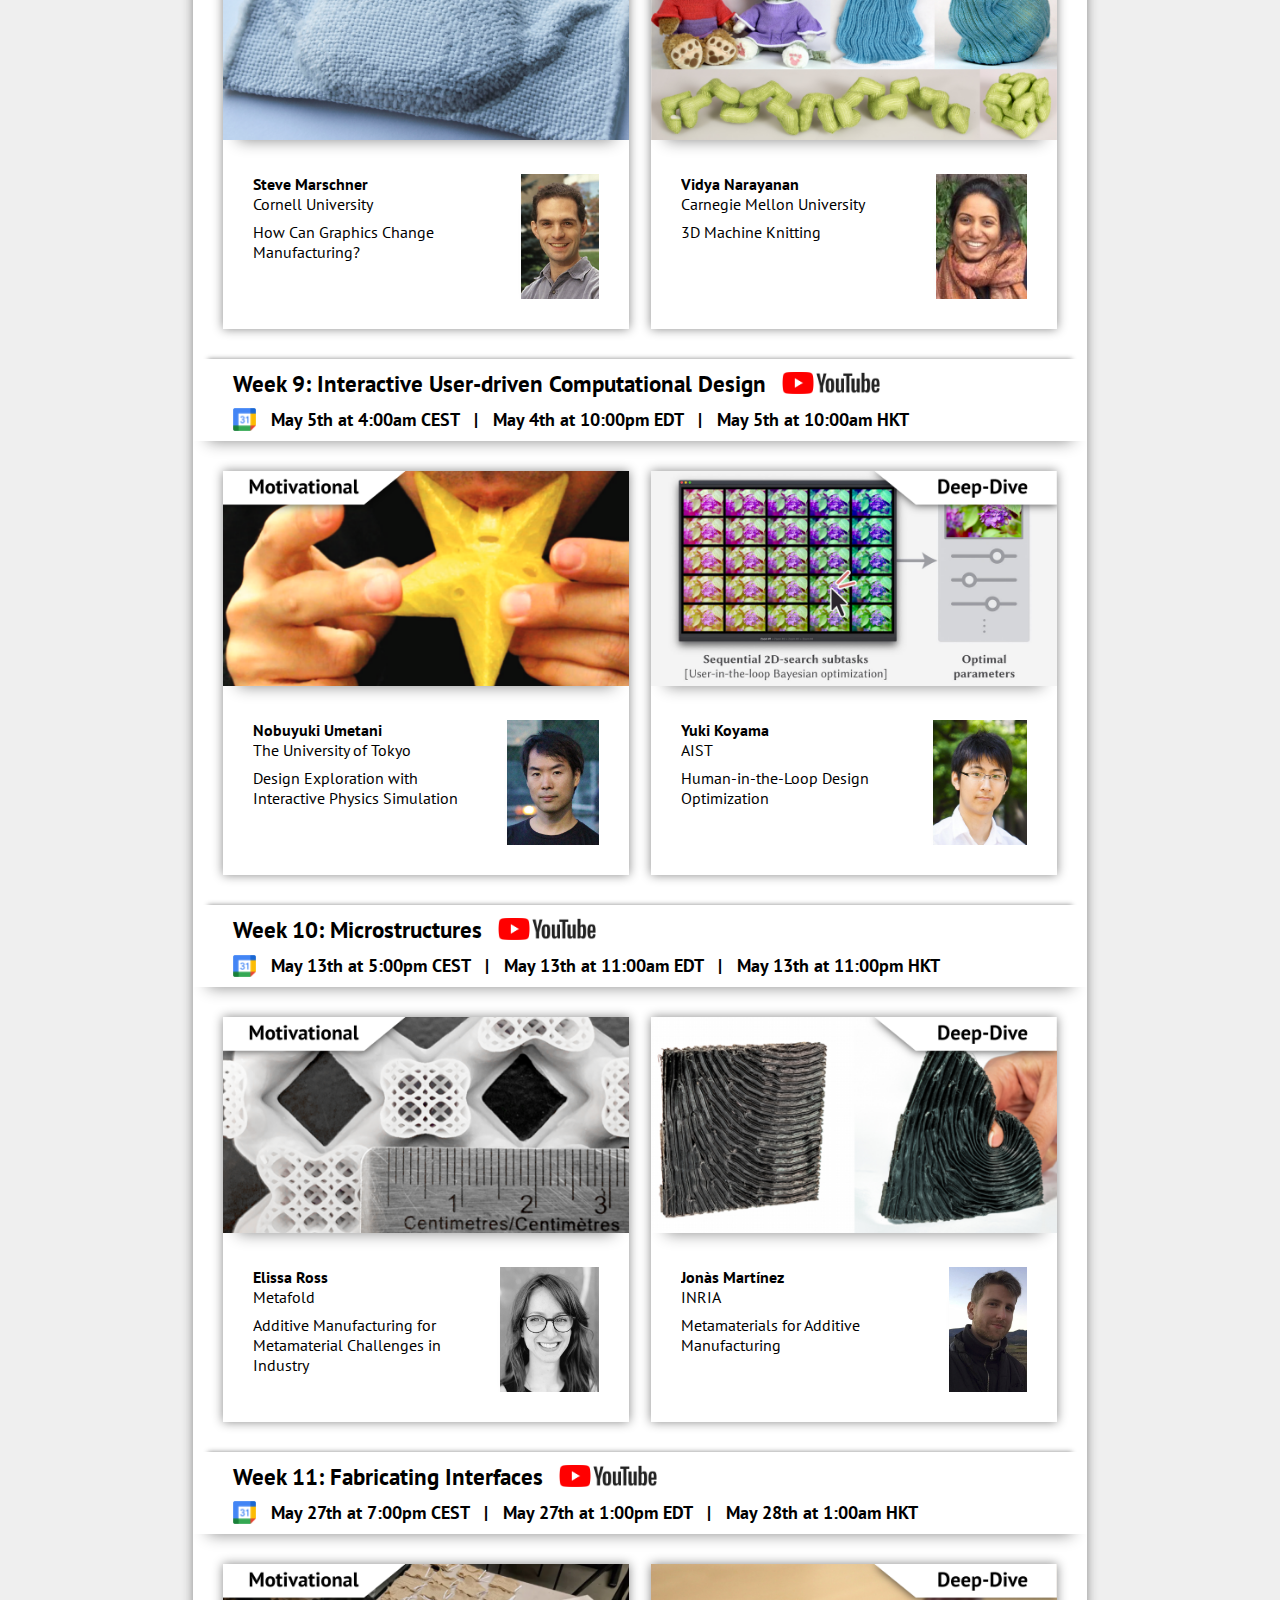
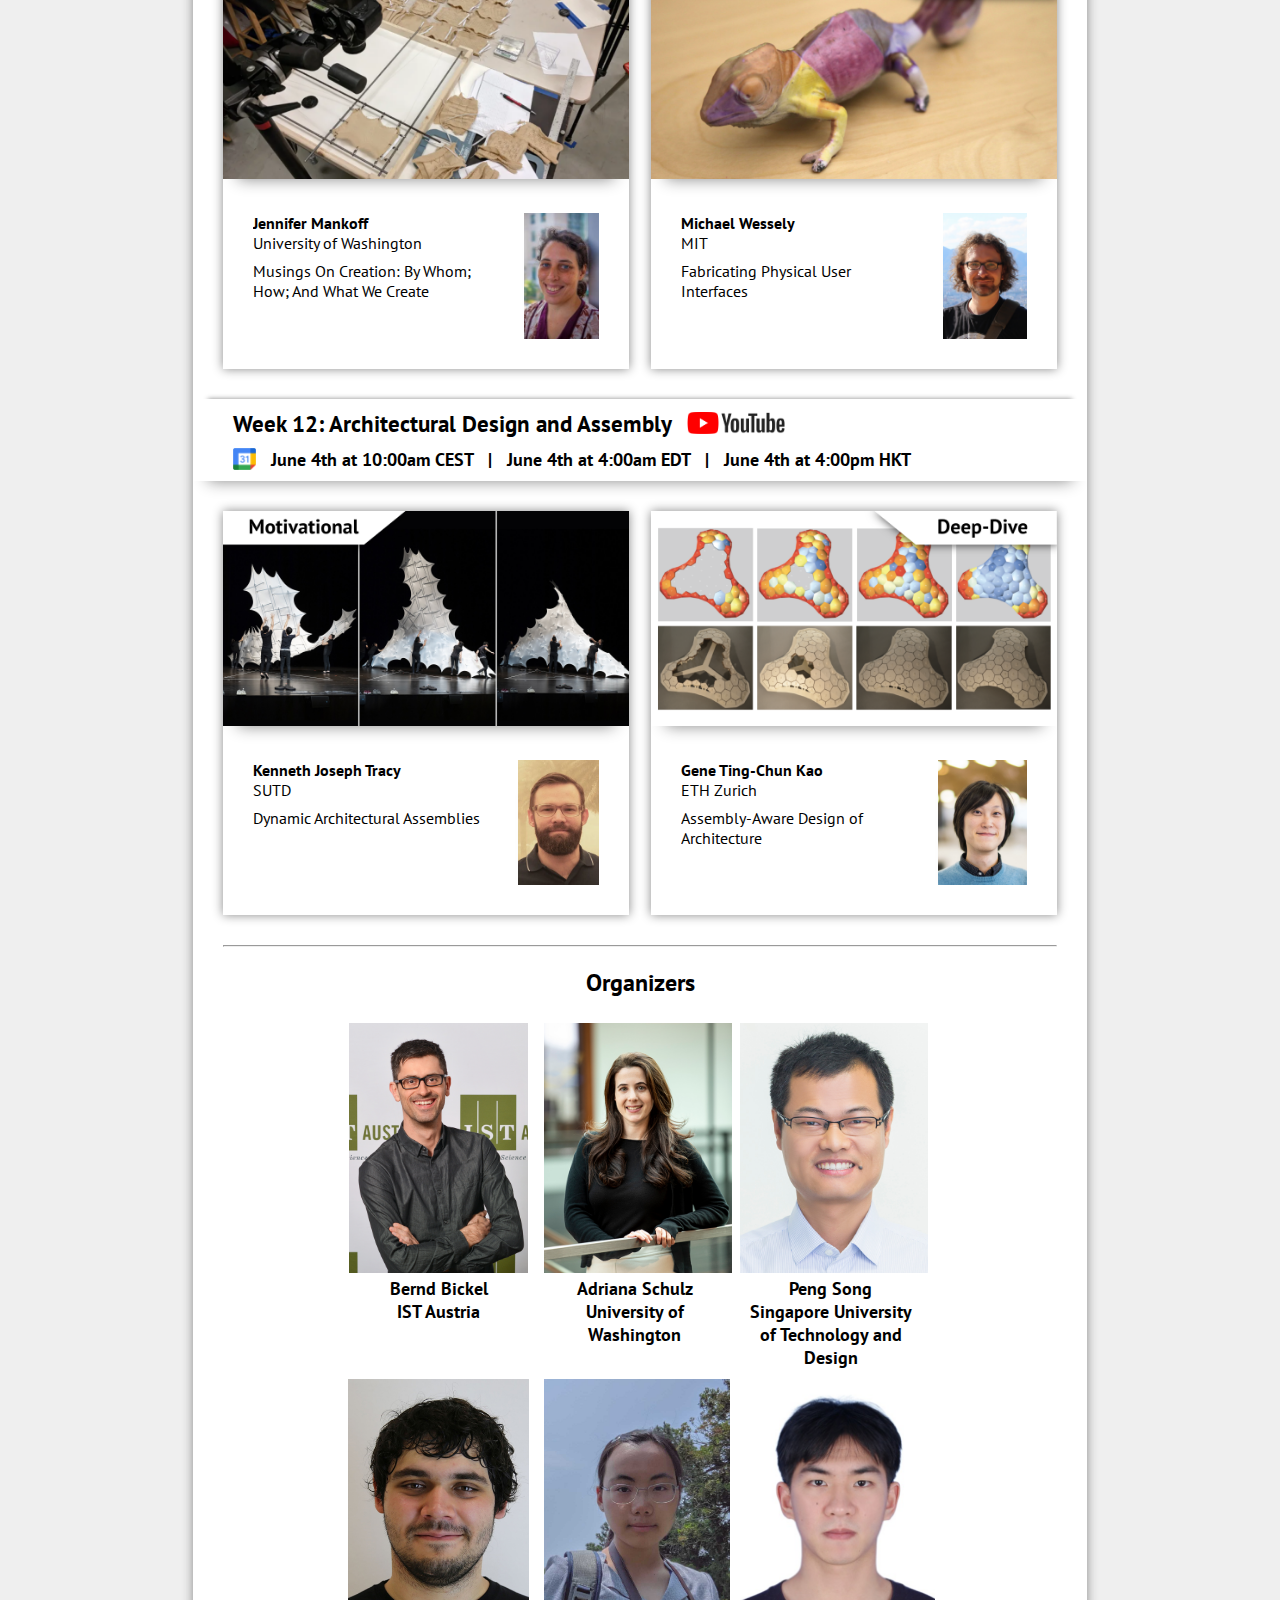
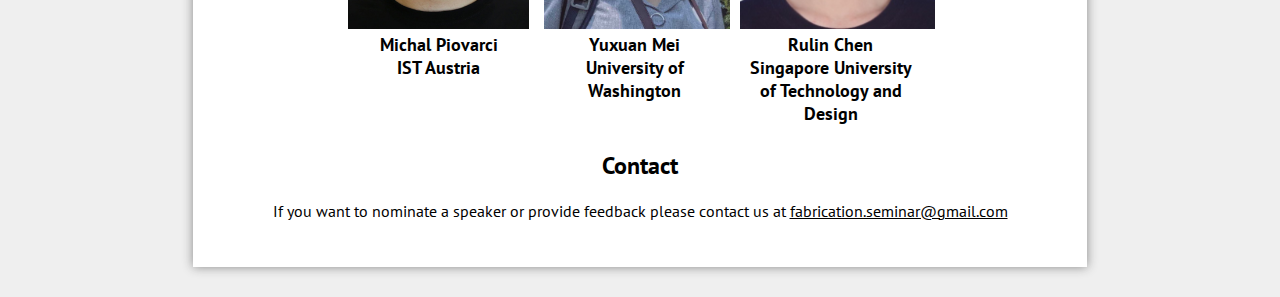
==== commit 302b2674: "update" ====
--- a/2021/index.html
+++ b/2021/index.html
@@ -455,7 +455,7 @@
 
 <div class="small_header">
   <div class="left">
-    Week 12: Architectural Design and Assembly
+    Week 12: Architectural Design and Assembly <a href="https://www.youtube.com/watch?v=JnDJkOqv0KA"><img class="zoom" style="max-height: 22px;margin-bottom: -2px;" src="images/youtube.png" /></a>
   </div>
   <div class="right">
     <a href="https://calendar.google.com/calendar/u/0/embed?mode=AGENDA&src=fabrication.seminar%40gmail.com"><img src="images/calendar.png" /></a>&nbsp;&nbsp;
